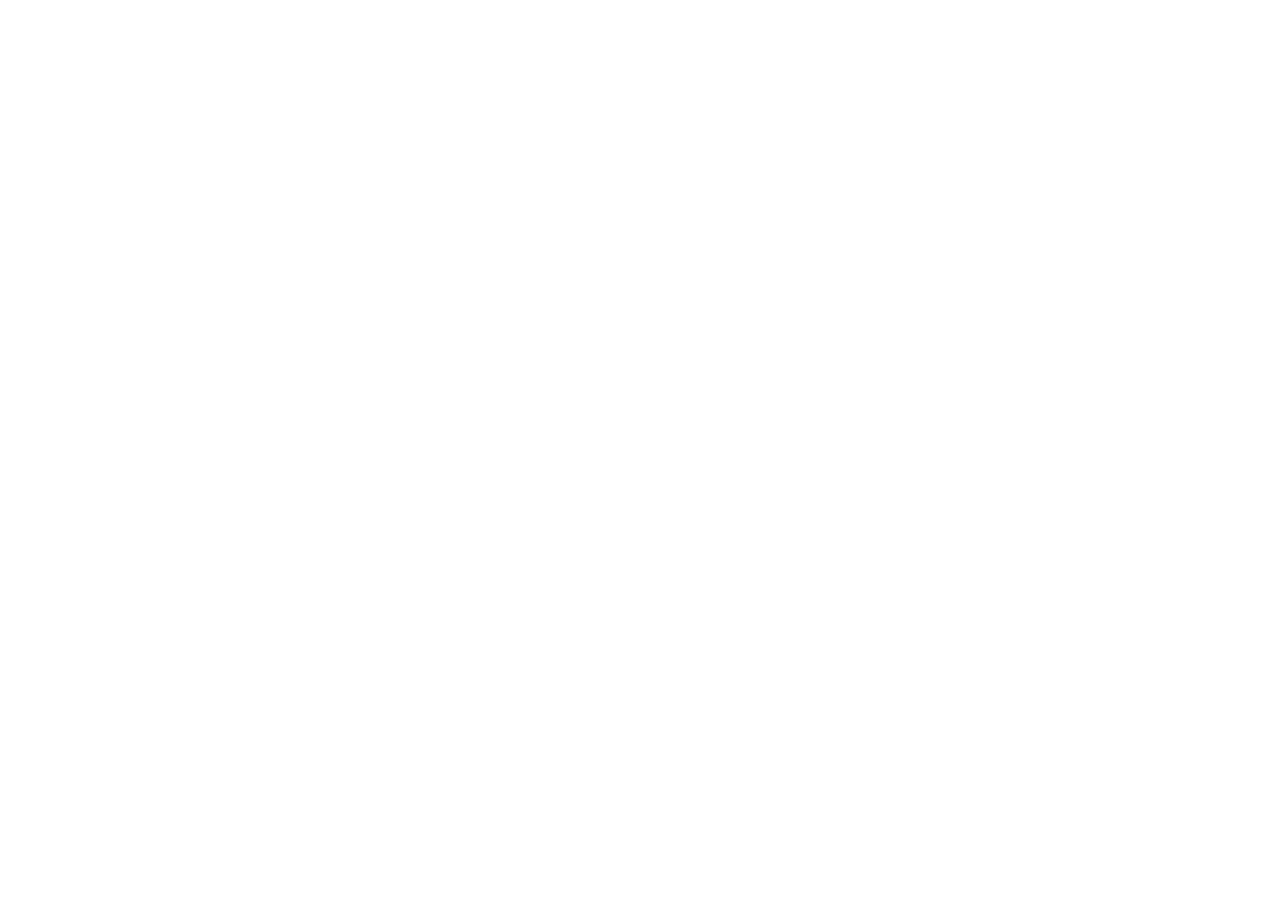
==== index.html @ 94120c94 "Initial commit" ====
<!DOCTYPE html>
<html lang="en">
<head>
    <meta charset="UTF-8">
    <meta name="viewport" content="width=device-width, initial-scale=1.0">
    <title>Volkeno</title>
    <link rel="shortcut icon" href="images/logo.svg" type="image/x-icon">
    <link rel="stylesheet" href="style.css">
</head>
<body>
    
</body>
</html>
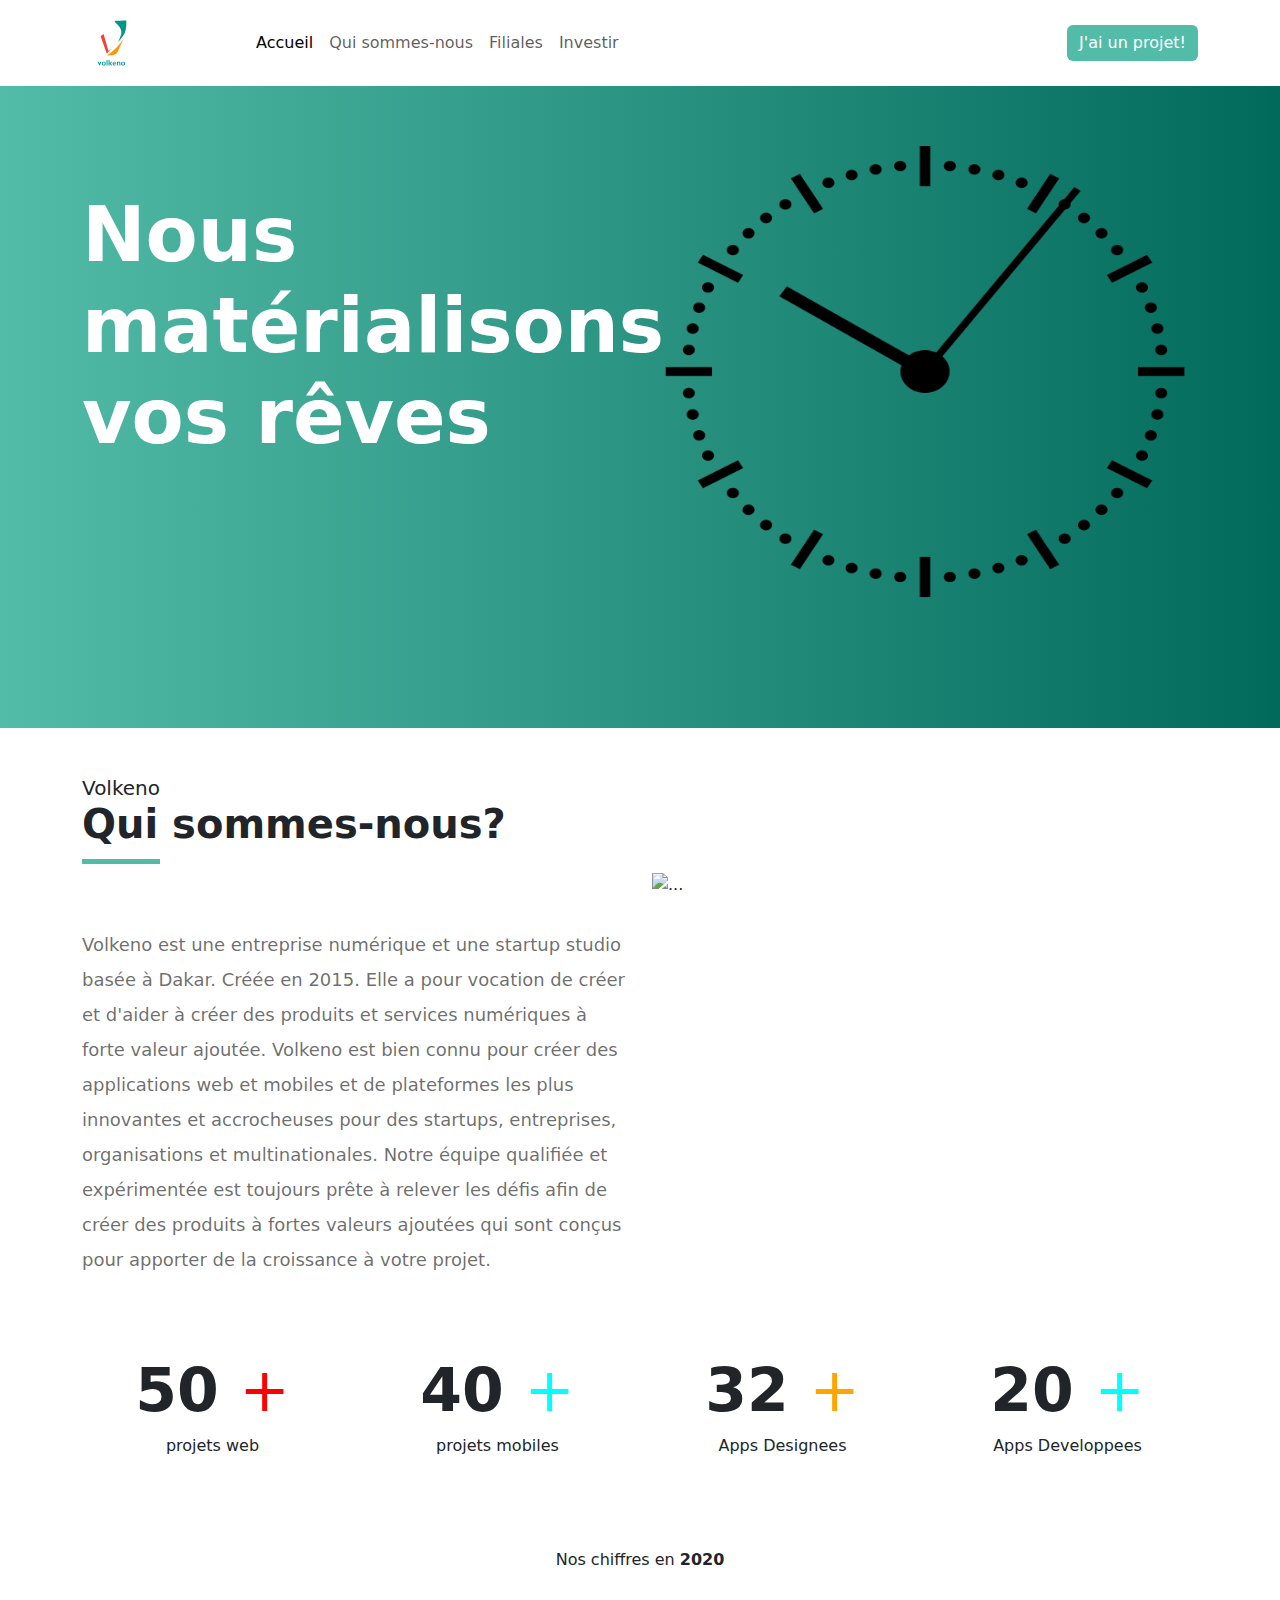
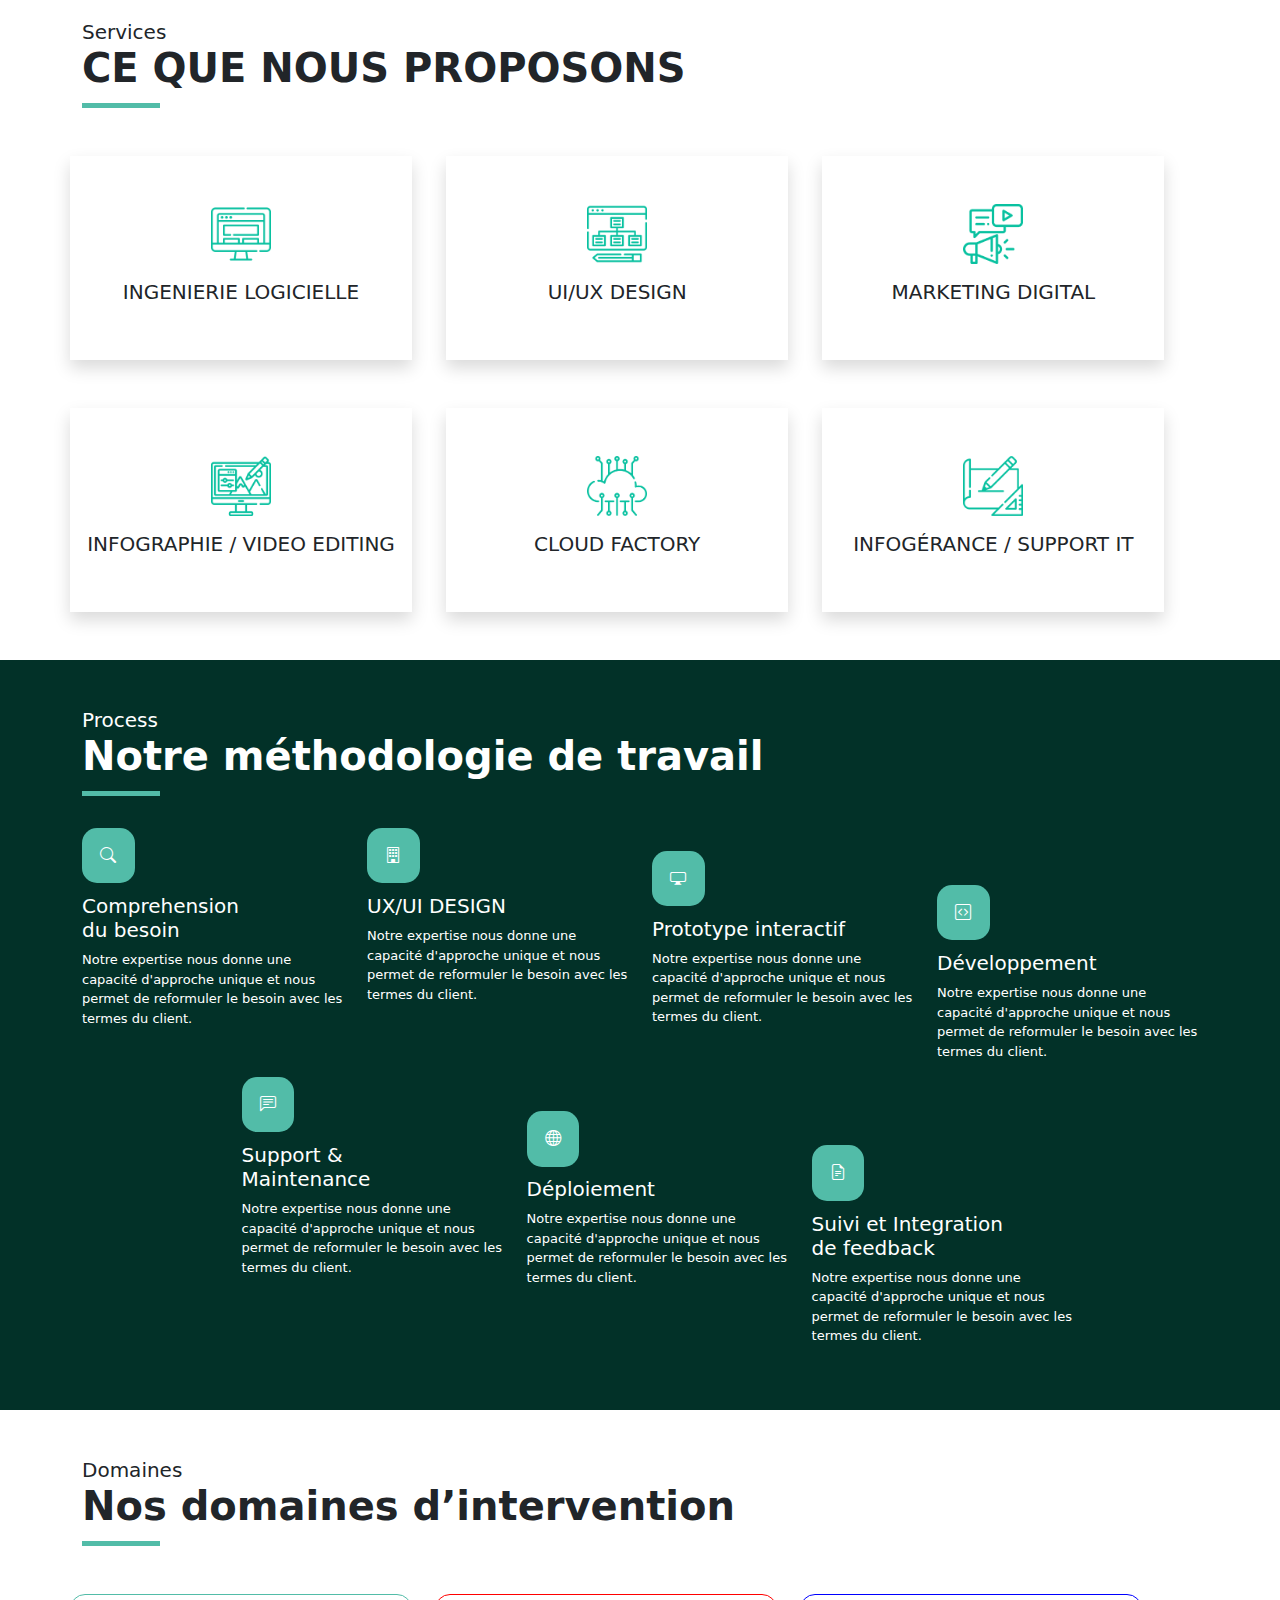
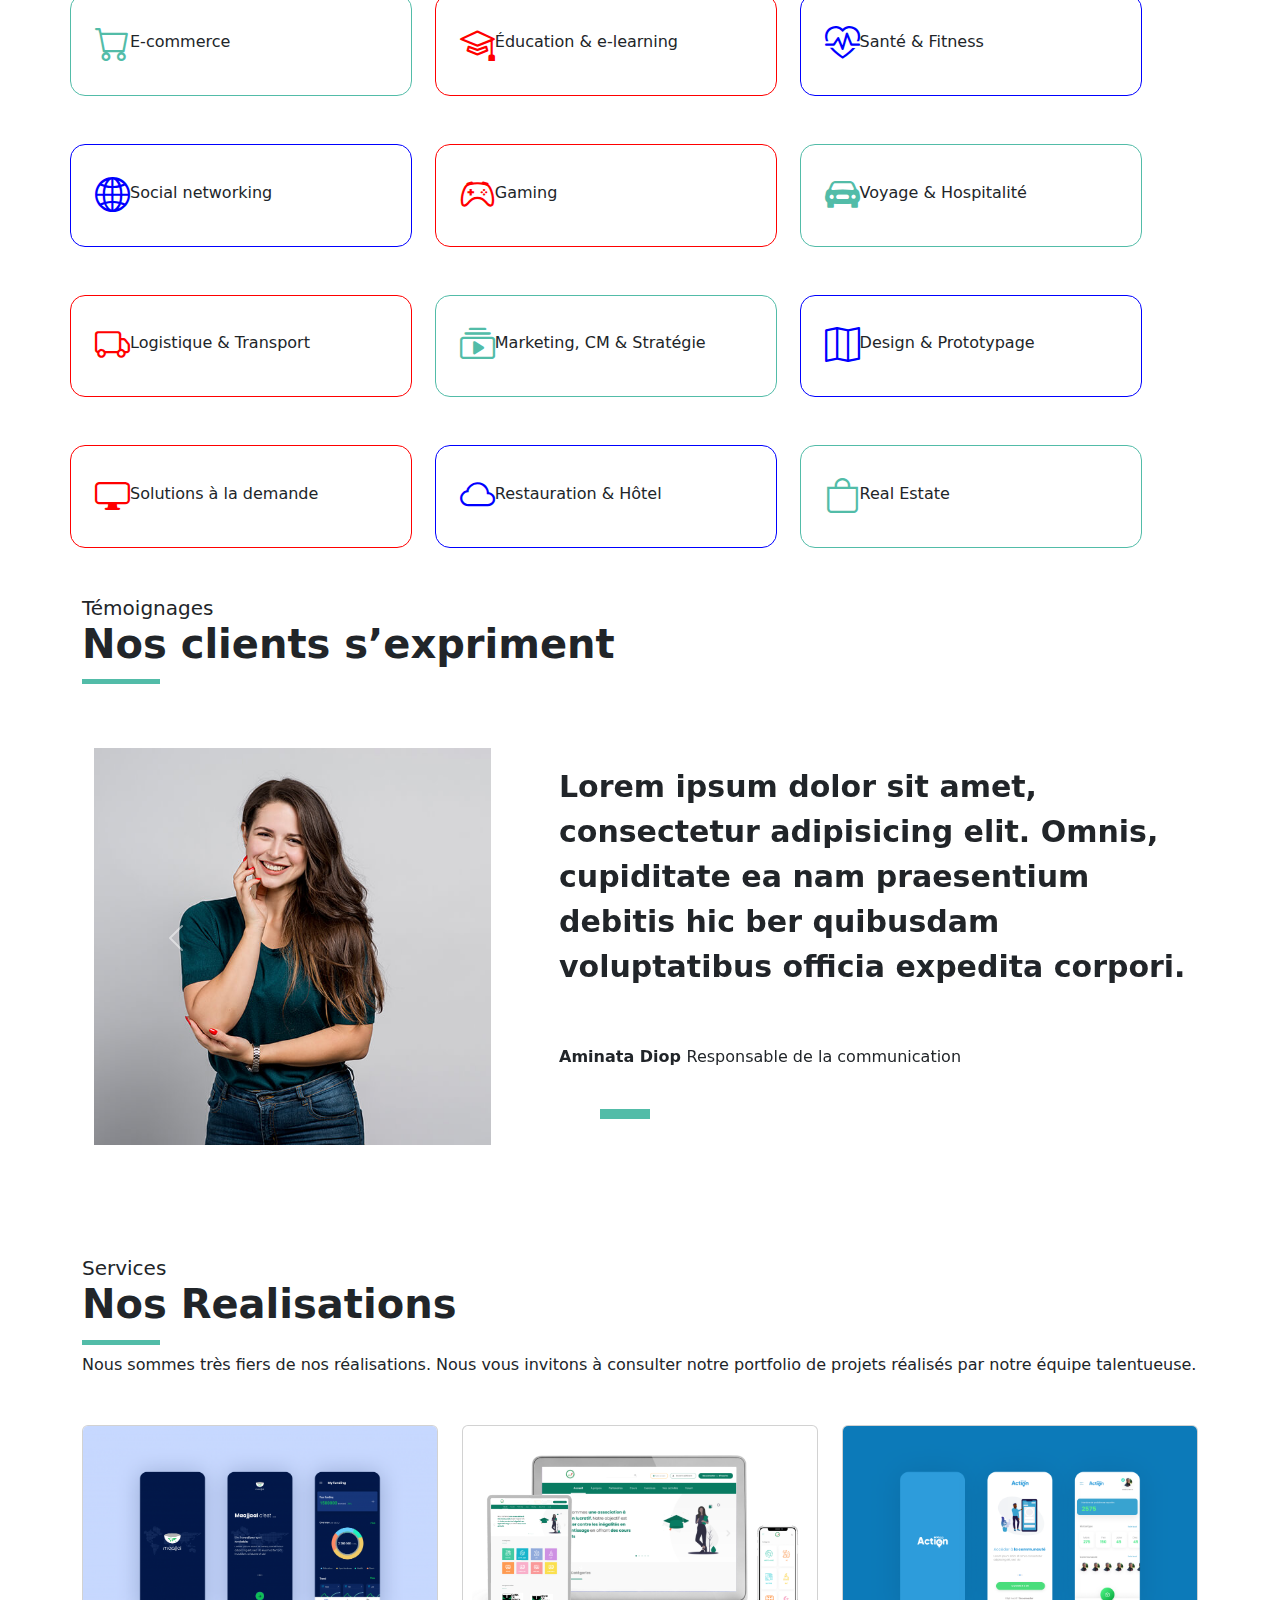
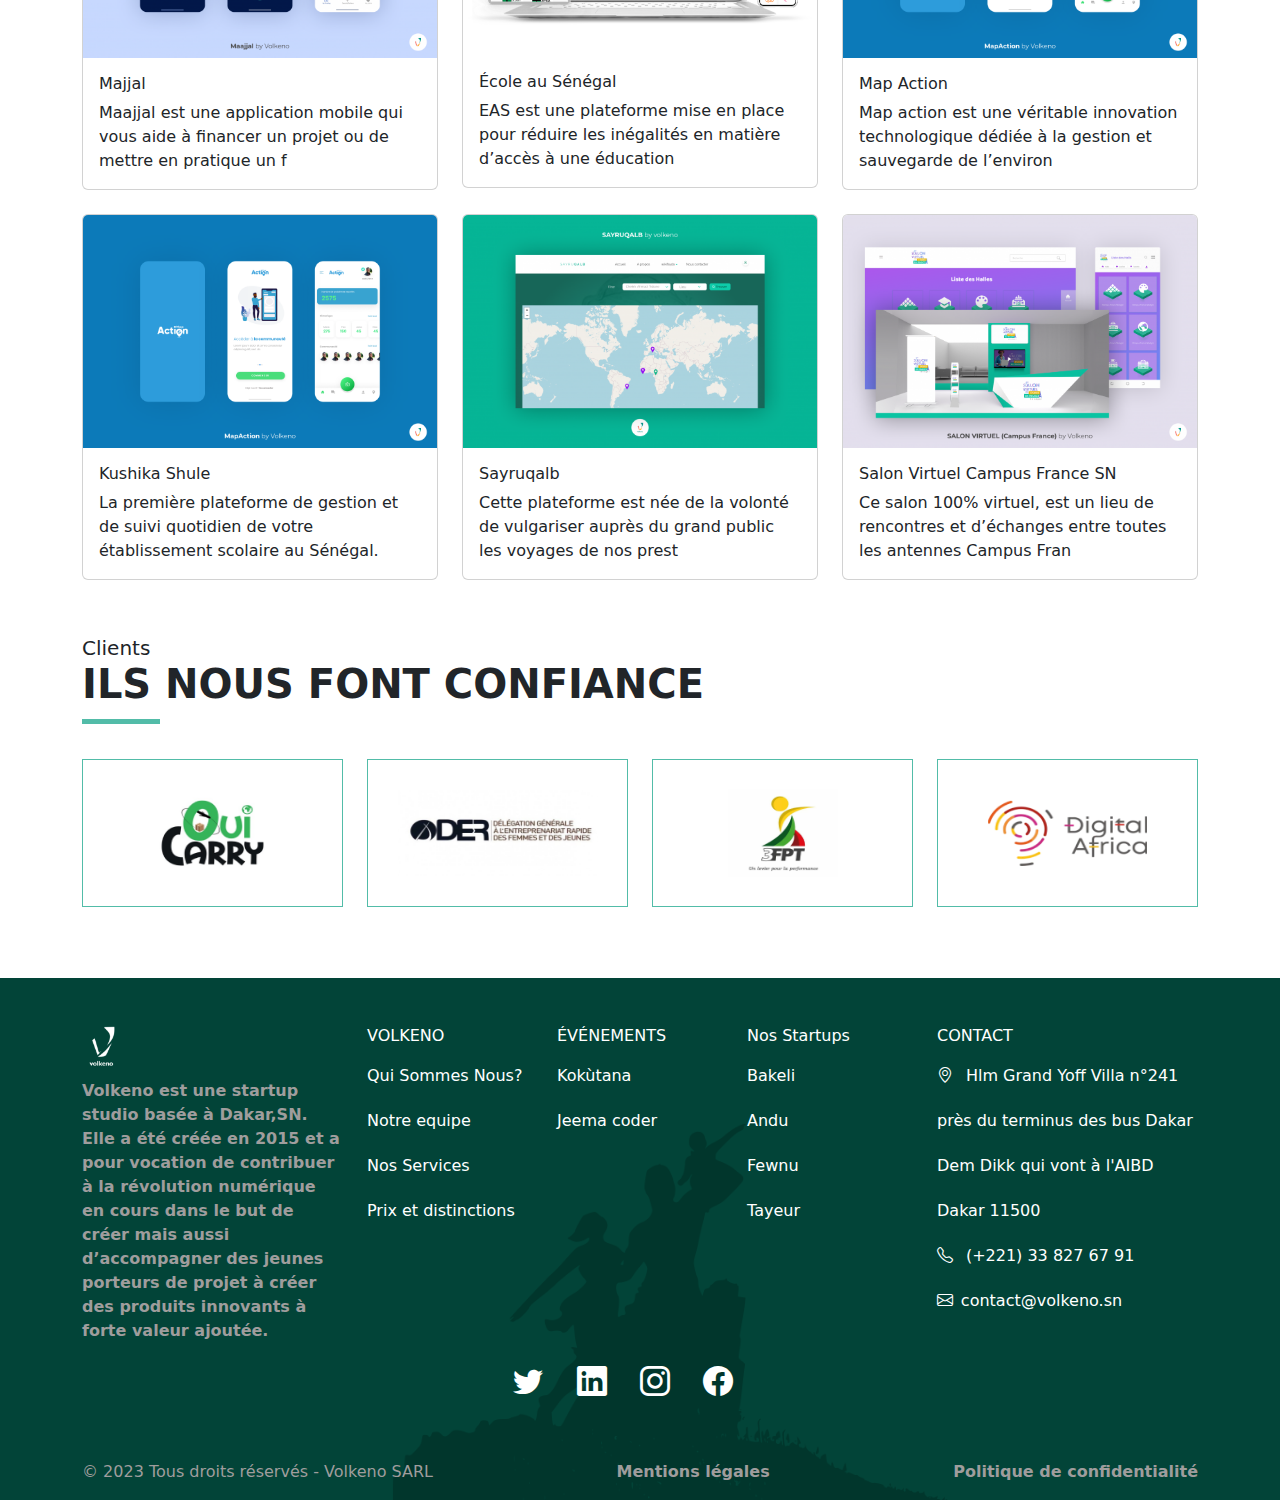
==== commit 4d5303b7: "Ajout de la page d'Accueil" ====
--- a/index.html
+++ b/index.html
@@ -6,8 +6,439 @@
     <title>Volkeno</title>
     <link rel="shortcut icon" href="images/logo.svg" type="image/x-icon">
     <link rel="stylesheet" href="style.css">
+    <link rel="stylesheet" href="https://cdn.jsdelivr.net/npm/bootstrap@5.3.2/dist/css/bootstrap.min.css">
+    <link rel="stylesheet" href="https://cdn.jsdelivr.net/npm/bootstrap-icons@1.11.1/font/bootstrap-icons.css">
 </head>
 <body>
-    
+    <header>
+        <nav class="navbar navbar-expand-lg">
+            <div class="container">
+                <a class="navbar-brand" href="index.html"><img src="images/logo.svg" alt="logo du site"></a>
+                <button class="navbar-toggler" type="button" data-bs-toggle="collapse" data-bs-target="#navbarSupportedContent"
+                    aria-controls="navbarSupportedContent" aria-expanded="false" aria-label="Toggle navigation">
+                    <span class="navbar-toggler-icon"></span>
+                </button>
+                <div class="collapse navbar-collapse" id="navbarSupportedContent">
+                    <ul class="navbar-nav me-auto mb-2 mb-lg-0">
+                        <li class="nav-item">
+                            <a class="nav-link active" aria-current="page" href="index.html">Accueil</a>
+                        </li>
+                        <li class="nav-item">
+                            <a class="nav-link" href="#">Qui sommes-nous</a>
+                        </li>
+                        <li class="nav-item">
+                            <a class="nav-link" href="#">Filiales</a>
+                        </li>
+                        <li class="nav-item">
+                            <a class="nav-link" href="#">Investir</a>
+                        </li>
+                    </ul>
+                    <button class="btn btn-success">J'ai un projet!</button>
+                </div>
+            </div>
+        </nav>
+    </header>
+    <section id="section1" class="container-fluid py-5">
+        <div class="container">
+            <div class="row">
+                <div class="col-md-6">
+                    <h1>Nous <br> matérialisons <br> vos rêves</h1>
+                </div>
+                <div class="col-md-6">
+                    <img src="images/horlogee.png" alt="...">
+                </div>
+            </div>
+        </div>
+    </section>
+    <section id="section2" class="container-fluid mt-5">
+        <div class="container">
+            <h3 class="titre">Volkeno <br> <span>Qui sommes-nous?</span></h3>
+            <div class="row">
+                <div class="col-md-6">
+                    <p>
+                        Volkeno est une entreprise numérique et une startup studio basée à Dakar. Créée en 2015. Elle a pour vocation de créer
+                        et d'aider à créer des produits et services numériques à forte valeur ajoutée.
+                        Volkeno est bien connu pour créer des applications web et mobiles et de plateformes les plus innovantes et accrocheuses
+                        pour des startups, entreprises, organisations et multinationales. Notre équipe qualifiée et expérimentée est toujours
+                        prête à relever les défis afin de créer des produits à fortes valeurs ajoutées qui sont conçus pour apporter de la
+                        croissance à votre projet.
+                    </p>
+                </div>
+                <div class="col-md-6">
+                    <img src="images/volkeno.gif" alt="..." class="img-fluid">
+                </div>
+            </div>
+        </div>
+    </section>
+    <section id="section3" class="container-fluid my-5">
+        <div class="container">
+            <div class="row">
+                <div class="col-md-3">
+                    <div class="chiffre1 chiffre text-center">
+                        <h4 class="fw-bold">50 <span class="red">+</span></h4>
+                        <p>projets web</p>
+                    </div>
+                </div>
+                <div class="col-md-3">
+                    <div class="chiffre2 chiffre text-center">
+                        <h4 class="fw-bold">40 <span class="aqua">+</span></h4>
+                        <p>projets mobiles</p>
+                    </div>
+                </div>
+                <div class="col-md-3">
+                    <div class="chiffre3 chiffre text-center">
+                        <h4 class="fw-bold">32 <span class="orange">+</span></h4>
+                        <p>Apps Designees</p>
+                    </div>
+                </div>
+                <div class="col-md-3">
+                    <div class="chiffre4 chiffre text-center">
+                        <h4 class="fw-bold">20 <span class="green">+</span></h4>
+                        <p>Apps Developpees</p>
+                    </div>
+                </div>
+            </div>
+            <p class="text-center mt-5">Nos chiffres en <span class="fw-bold">2020</span></p>
+        </div>
+    </section>
+    <section id="section4" class="container-fluid my-5">
+        <div class="container mt-5">
+            <h3 class="titre">Services <br> <span>CE QUE NOUS PROPOSONS</span></h3>
+            <div class="row mt-5">
+                <div class="col-md-4 shadow text-center py-5">
+                    <img src="images/ingenieur.png" alt="...">
+                    <h5>INGENIERIE LOGICIELLE</h5>
+                </div>
+                <div class="col-md-4 shadow text-center py-5">
+                    <img src="images/design.png" alt="...">
+                    <h5>UI/UX DESIGN</h5>
+                </div>
+                <div class="col-md-4 shadow text-center py-5">
+                    <img src="images/marketing.png" alt="...">
+                    <h5>MARKETING DIGITAL</h5>
+                </div>
+            </div>
+            <div class="row mt-5">
+                <div class="col-md-4 shadow text-center py-5">
+                    <img src="images/infographie.png" alt="...">
+                    <h5>INFOGRAPHIE / VIDEO EDITING</h5>
+                </div>
+                <div class="col-md-4 shadow text-center py-5">
+                    <img src="images/cloud.png" alt="...">
+                    <h5>CLOUD FACTORY</h5>
+                </div>
+                <div class="col-md-4 shadow text-center py-5">
+                    <img src="images/support.png" alt="...">
+                    <h5>INFOGÉRANCE / SUPPORT IT</h5>
+                </div>
+            </div>
+        </div>
+    </section>
+    <section id="section5" class="container-fluid py-5">
+        <div class="container">
+            <h3 class="titre mb-2">Process <br> <span>Notre méthodologie de travail</span></h3>
+            <div class="row mt-5">
+                <div class="col-md-3 methode1">
+                    <i class="bi bi-search"></i>
+                    <h5>Comprehension <br>du besoin</h5>
+                    <p>Notre expertise nous donne une capacité d'approche unique et nous permet de reformuler le besoin avec les termes du client.</p>
+                </div>
+                <div class="col-md-3 methode2 mt-md-0 mt-3">
+                    <i class="bi bi-building"></i>
+                    <h5>UX/UI DESIGN</h5>
+                    <p>Notre expertise nous donne une capacité d'approche unique et nous permet de reformuler le besoin avec les termes du client.</p>
+                </div>
+                <div class="col-md-3 methode3">
+                    <i class="bi bi-display"></i>
+                    <h5>Prototype interactif</h5>
+                    <p>Notre expertise nous donne une capacité d'approche unique et nous permet de reformuler le besoin avec les termes du client.</p>
+                </div>
+                <div class="col-md-3 methode4">
+                    <i class="bi bi-code-square"></i>
+                    <h5>Développement</h5>
+                    <p>Notre expertise nous donne une capacité d'approche unique et nous permet de reformuler le besoin avec les termes du client.</p>
+                </div>
+            </div>
+            <div class="row mt-3">
+                <div class="col-md-3 methode5">
+                    <i class="bi bi-chat-left-text"></i>
+                    <h5>Support & <br> Maintenance</h5>
+                    <p>Notre expertise nous donne une capacité d'approche unique et nous permet de reformuler le besoin avec les termes du client.</p>
+                </div>
+                <div class="col-md-3 methode6">
+                    <i class="bi bi-globe"></i>
+                    <h5>Déploiement</h5>
+                    <p>Notre expertise nous donne une capacité d'approche unique et nous permet de reformuler le besoin avec les termes du client.</p>
+                </div>
+                <div class="col-md-3 methode7">
+                    <i class="bi bi-file-earmark-text"></i>
+                    <h5>Suivi et Integration <br>de feedback</h5>
+                    <p>Notre expertise nous donne une capacité d'approche unique et nous permet de reformuler le besoin avec les termes du client.</p>
+                </div>
+            </div>
+        </div>
+    </section>
+    <section id="section6" class="container-fluid my-5">
+        <div class="container">
+            <h3 class="titre">Domaines <br> <span>Nos domaines d’intervention</span></h3>
+            <div class="row mt-5">
+                <div class="col-md-4 d-flex p-4 carte1">
+                    <i class="bi bi-cart"></i>
+                    <p>E-commerce</p>
+                </div>
+                <div class="col-md-4 d-flex p-4 carte2">
+                    <i class="bi bi-mortarboard"></i>
+                    <p>Éducation & e-learning</p>
+                </div>
+                <div class="col-md-4 d-flex p-4 carte3">
+                    <i class="bi bi-heart-pulse"></i>
+                    <p>Santé & Fitness</p>
+                </div>
+            </div>
+            <div class="row mt-5">
+                <div class="col-md-4 d-flex p-4 carte3">
+                    <i class="bi bi-globe2"></i>
+                    <p>Social networking</p>
+                </div>
+                <div class="col-md-4 d-flex p-4 carte2">
+                    <i class="bi bi-controller"></i>
+                    <p>Gaming</p>
+                </div>
+                <div class="col-md-4 d-flex p-4 carte1">
+                    <i class="bi bi-car-front-fill"></i>
+                    <p>Voyage & Hospitalité</p>
+                </div>
+            </div>
+            <div class="row mt-5">
+                <div class="col-md-4 d-flex p-4 carte2">
+                    <i class="bi bi-truck"></i>
+                    <p>Logistique & Transport</p>
+                </div>
+                <div class="col-md-4 d-flex p-4 carte1">
+                    <i class="bi bi-collection-play"></i>
+                    <p>Marketing, CM & Stratégie</p>
+                </div>
+                <div class="col-md-4 d-flex p-4 carte3">
+                    <i class="bi bi-map"></i>
+                    <p>Design & Prototypage</p>
+                </div>
+            </div>
+            <div class="row mt-5">
+                <div class="col-md-4 d-flex p-4 carte2">
+                    <i class="bi bi-display"></i>
+                    <p>Solutions à la demande</p>
+                </div>
+                <div class="col-md-4 d-flex p-4 carte3">
+                    <i class="bi bi-cloud"></i>
+                    <p>Restauration & Hôtel</p>
+                </div>
+                <div class="col-md-4 d-flex p-4 carte1">
+                    <i class="bi bi-bag"></i>
+                    <p>Real Estate</p>
+                </div>
+            </div>
+        </div>
+    </section>
+    <section id="testimonial" class="container-fluid my-5">
+        <div class="container">
+            <h3 class="titre">Témoignages <br> <span>Nos clients s’expriment</span></h3>
+            <div class="container mt-5">
+                <div id="carouselExampleAutoplaying" class="carousel slide pt-3" data-bs-ride="carousel">
+                    <div class="carousel-indicators">
+                        <button type="button" data-bs-target="#carouselExampleIndicators" data-bs-slide-to="0" class="active"
+                            aria-current="true" aria-label="Slide 1"></button>
+                        <button type="button" data-bs-target="#carouselExampleIndicators" data-bs-slide-to="1"
+                            aria-label="Slide 2"></button>
+                    </div>
+                    <div class="carousel-inner">
+                        <div class="carousel-item active" data-bs-interval="2000">
+                            <div class="row test1">
+                                <div class="col-md-5">
+                                    <img src="images/team-2.jpg" style="width:90%;">
+                                </div>
+                                <div class="col-md-7 ">
+                                    <p class="py-3 fw-bold texte">Lorem ipsum dolor sit amet, consectetur adipisicing elit. Omnis,
+                                        cupiditate ea nam praesentium debitis hic ber quibusdam voluptatibus officia expedita
+                                        corpori.</p>
+                                    <p class="py-4"><strong>Aminata Diop </strong>Responsable de la communication</p>
+                                </div>
+                            </div>
+                        </div>
+                        <div class="carousel-item" data-bs-interval="2000">
+                            <div class="row test2">
+                                <div class="col-md-5">
+                                    <img src="images/team-3.jpg" style="width:90%;">
+                                </div>
+                                <div class="col-md-7">
+                                    <p class="py-3 fw-bold texte">Lorem ipsum dolor sit amet, consectetur adipisicing elit. Omnis,
+                                        cupiditate ea nam praesentium debitis hic ber quibusdam voluptatibus officia expedita
+                                        corpori.</p>
+                                    <p class="py-4"><strong>Pablo Gavi </strong>CEO de Majjal</p>
+                                </div>
+                            </div>
+                        </div>
+                    </div>
+                    <button class="carousel-control-prev" type="button" data-bs-target="#carouselExampleAutoplaying"
+                        data-bs-slide="prev">
+                        <span class="carousel-control-prev-icon" aria-hidden="true"></span>
+                        <span class="visually-hidden">Previous</span>
+                    </button>
+                    <button class="carousel-control-next" type="button" data-bs-target="#carouselExampleAutoplaying"
+                        data-bs-slide="next">
+                        <span class="carousel-control-next-icon" aria-hidden="true"></span>
+                        <span class="visually-hidden">Next</span>
+                    </button>
+                </div>
+            </div>
+        </div>
+    </section>
+    <section id="service" class="container-fluid my-5">
+        <div class="container">
+            <h3 class="titre">Services <br> <span>Nos Realisations</span></h3>
+            <p>
+                Nous sommes très fiers de nos réalisations. Nous vous invitons à consulter notre portfolio de projets réalisés par notre
+                équipe talentueuse.
+            </p>
+            <div class="row mt-5">
+                <div class="col-md-4">
+                    <div class="card mb-2" >
+                        <img src="images/image1.png" class="card-img-top" alt="...">
+                        <div class="card-body">
+                            <h6>Majjal</h6>
+                            <p class="card-text">Maajjal est une application mobile qui vous aide à financer un projet ou de mettre en pratique un f</p>
+                        </div>
+                    </div>
+                </div>
+                <div class="col-md-4">
+                    <div class="card mb-2" >
+                        <img src="images/image2.png" class="card-img-top" alt="...">
+                        <div class="card-body">
+                            <h6>École au Sénégal</h6>
+                            <p class="card-text">EAS est une plateforme mise en place pour réduire les inégalités en matière d’accès à une éducation</p>
+                        </div>
+                    </div>
+                </div>
+                <div class="col-md-4">
+                    <div class="card " >
+                        <img src="images/image3.png" class="card-img-top" alt="...">
+                        <div class="card-body">
+                            <h6>Map Action</h6>
+                            <p class="card-text">Map action est une véritable innovation technologique dédiée à la gestion et sauvegarde de l’environ</p>
+                        </div>
+                    </div>
+                </div>
+            </div>
+            <div class="row mt-3">
+                <div class="col-md-4">
+                    <div class="card mb-2" >
+                        <img src="images/image3.png" class="card-img-top" alt="...">
+                        <div class="card-body">
+                            <h6>Kushika Shule</h6>
+                            <p class="card-text">La première plateforme de gestion et de suivi quotidien de votre établissement scolaire au Sénégal.</p>
+                        </div>
+                    </div>
+                </div>
+                <div class="col-md-4">
+                    <div class="card mb-2" >
+                        <img src="images/image5.png" class="card-img-top" alt="...">
+                        <div class="card-body">
+                            <h6>Sayruqalb</h6>
+                            <p class="card-text">Cette plateforme est née de la volonté de vulgariser auprès du grand public les voyages de nos prest</p>
+                        </div>
+                    </div>
+                </div>
+                <div class="col-md-4">
+                    <div class="card" >
+                        <img src="images/image6.png" class="card-img-top" alt="...">
+                        <div class="card-body">
+                            <h6>Salon Virtuel Campus France SN</h6>
+                            <p class="card-text">Ce salon 100% virtuel, est un lieu de rencontres et d’échanges entre toutes les antennes Campus Fran</p>
+                        </div>
+                    </div>
+                </div>
+            </div>
+        </div>
+    </section>
+    <section id="client" class="container-fluid my-5">
+        <div class="container">
+            <h3 class="titre">Clients <br> <span>ILS NOUS FONT CONFIANCE</span></h3>
+            <div class="row">
+                <div class="col-md-3">
+                    <img src="images/client.png" alt="...">
+                </div>
+                <div class="col-md-3">
+                    <img src="images/client1.png" alt="...">
+                </div>
+                <div class="col-md-3">
+                    <img src="images/client2.png" alt="...">
+                </div>
+                <div class="col-md-3">
+                    <img src="images/client6.png" alt="...">
+                </div>
+            </div>
+        </div>
+    </section>
+    <footer>
+        <div class="container-fluid sombre pt-5 pb-0">
+            <div class="container">
+                <div class="row">
+                    <div class="col-md-3">
+                        <img src="images/logo-footer.png" alt="logo du site">
+                        <p>
+                            Volkeno est une startup studio basée à Dakar,SN. Elle a été créée en 2015 et a pour vocation de contribuer à la
+                            révolution numérique en cours dans le but de créer mais aussi d’accompagner des jeunes porteurs de projet à créer des
+                            produits innovants à forte valeur ajoutée.
+                        </p>
+                    </div>
+                    <div class="col-md-2 col-6">
+                        <h6>VOLKENO</h6>
+                        <ul>
+                            <li>Qui Sommes Nous?</li>
+                            <li>Notre equipe</li>
+                            <li>Nos Services</li>
+                            <li>Prix et distinctions</li>
+                        </ul>
+                    </div>
+                    <div class="col-md-2 col-6">
+                        <h6>ÉVÉNEMENTS</h6>
+                        <ul>
+                            <li>Kokùtana</li>
+                            <li>Jeema coder</li>
+                        </ul>
+                    </div>
+                    <div class="col-md-2 col-5">
+                        <h6>Nos Startups</h6>
+                        <ul>
+                            <li>Bakeli</li>
+                            <li>Andu</li>
+                            <li>Fewnu</li>
+                            <li>Tayeur</li>
+                        </ul>
+                    </div>
+                    <div class="col-md-3 col-7">
+                        <h6>CONTACT</h6>
+                        <ul>
+                            <li><i class="bi bi-geo-alt"></i> Hlm Grand Yoff Villa n°241 près du terminus des bus Dakar Dem Dikk qui vont à l'AIBD
+                            Dakar 11500</li>
+                            <li><i class="bi bi-telephone"></i> (+221) 33 827 67 91</li>
+                            <li><i class="bi bi-envelope"></i>contact@volkeno.sn</li>
+                        </ul>
+                    </div>
+                </div>
+                <div class="icone d-flex justify-content-center">
+                    <i class="bi bi-twitter"></i>
+                    <i class="bi bi-linkedin"></i>
+                    <i class="bi bi-instagram"></i>
+                    <i class="bi bi-facebook"></i>
+                </div>
+                <div class="copyrights d-flex justify-content-between">
+                    <p class="fw-light">&copy; 2023 Tous droits réservés - Volkeno SARL</p>
+                    <p class="fw-bold">Mentions légales</p>
+                    <p class="fw-bold">Politique de confidentialité</p>
+                </div>
+            </div>
+        </div>
+    </footer>
+    <script src="https://cdn.jsdelivr.net/npm/bootstrap@5.3.2/dist/js/bootstrap.bundle.min.js"></script>
 </body>
 </html>--- a/style.css
+++ b/style.css
@@ -0,0 +1,346 @@
+body{
+    font-family: sans-serif;
+}
+
+header img{
+    width: 40%;
+    height: 40%;
+}
+
+header ul{
+    justify-content: space-between;
+}
+
+.titre{
+    font-size: 20px;
+    font-weight: lighter;
+}
+
+.titre span{
+    font-size: 40px;
+    font-weight: bold;
+}
+
+.titre::after{
+    content: '';
+    height: 5px;
+    background-color: #52BCA8;
+    width: 7%;
+    display: block;
+    margin-top: 1%;
+}
+
+header #navbarSupportedContent button{
+    background-color: #52BCA8;
+    border: none;
+}
+
+#carouselExampleAutoplaying .carousel-indicators .active {
+    background-color: #52BCA8;
+    width: 50px;
+}
+
+#carouselExampleAutoplaying .carousel-indicators button {
+    height: 10px;
+    width: 25px;
+}
+
+/*--------------------------------- Section 1 ---------------------------------*/
+
+#section1{
+    background: linear-gradient(to right, #52BCA8, #026A5B);
+    color: white;
+}
+
+#section1 h1{
+    font-size: 76px;
+    font-weight: bold;
+    margin-top: 10%;
+    width: 100%
+}
+
+#section1 img{
+    width: 100%;
+    height: 87%;
+}
+
+/*--------------------------------- Section 2 ---------------------------------*/
+
+#section2 p{
+    font-size: 18px;
+    margin-top: 10%;
+    line-height: 35px;
+    color: #00000096;
+}
+
+
+/*--------------------------------- Section 3 ---------------------------------*/
+
+#section3 .chiffre1 h4{
+    font-size: 60px;
+
+}
+
+#section3 .chiffre{
+    padding: 5%;
+    margin-bottom: 5%;
+}
+
+#section3 .chiffre1 h4 .red{
+    font-weight: normal;
+    color: red;
+}
+
+#section3 .chiffre1:hover{
+    box-shadow: 0px 0px 10px red;
+    margin-bottom: 5%;
+}
+
+
+
+#section3 .chiffre2 h4{
+    font-size: 60px;
+
+}
+
+#section3 .chiffre2 h4 .aqua{
+    font-weight: normal;
+    color: aqua;
+}
+
+#section3 .chiffre2:hover{
+    box-shadow: 0px 0px 10px aqua;
+    margin-bottom: 5%;
+}
+
+
+
+#section3 .chiffre3 h4{
+    font-size: 60px;
+
+}
+
+#section3 .chiffre3 h4 .orange{
+    font-weight: normal;
+    color: orange;
+}
+
+#section3 .chiffre3:hover{
+    box-shadow: 0px 0px 10px orange;
+    margin-bottom: 5%;
+}
+
+
+
+#section3 .chiffre4 h4{
+    font-size: 60px;
+
+}
+
+#section3 .chiffre4 h4 .green{
+    font-weight: normal;
+    color: aqua;
+}
+
+#section3 .chiffre4:hover{
+    box-shadow: 0px 0px 10px #52BCA8;
+    margin-bottom: 5%;
+}
+
+
+/*--------------------------------- Section 4 ---------------------------------*/
+
+#section4 img{
+    width: 60px;
+    height: 60px;
+    margin-bottom: 5%;
+}
+
+#section4 .shadow{
+    width: 30%;
+    margin-right: 3%;
+}
+
+
+/*--------------------------------- Section 5 ---------------------------------*/
+
+#section5{
+    background-color: #023128;
+    color: white;
+}
+
+#section5 i{
+    color: white;
+    background-color: #52BCA8;
+    padding: 7%;
+    border-radius: 15px;
+    margin-bottom: 5%;
+}
+
+#section5 h5{
+    margin-top: 10%;
+}
+
+#section5 p{
+    font-size: 13px;
+}
+
+#section5 .methode3{
+    margin-top: 2%;
+}
+#section5 .methode4{
+    margin-top: 5%;
+}
+#section5 .methode5{
+    margin-left: 14%;
+}
+#section5 .methode6{
+    margin-top: 3%;
+}
+#section5 .methode7{
+    margin-top: 6%;
+}
+
+/*--------------------------------- Section 6 ---------------------------------*/
+
+#section6 p{
+    margin-top: 4%;
+}
+
+#section6 .carte1{
+    border: 1px solid #52BCA8;
+    border-radius: 15px;
+    width: 30%;
+    margin-right: 2%;
+}
+
+#section6 .carte1 i{
+    font-size: 35px;
+    color: #52BCA8;
+}
+
+#section6 .carte2{
+    border: 1px solid red;
+    border-radius: 15px;
+    width: 30%;
+    margin-right: 2%;
+}
+
+#section6 .carte2 i{
+    font-size: 35px;
+    color: red;
+}
+
+#section6 .carte3{
+    border: 1px solid blue;
+    border-radius: 15px;
+    width: 30%;
+    margin-right: 2%;
+}
+
+#section6 .carte3 i{
+    font-size: 35px;
+    color: blue;
+}
+
+
+/*--------------------------------- Section Testimonials ---------------------------------*/
+
+#testimonial .texte{
+    font-size: 30px;
+}
+
+/*--------------------------------- Section Services ---------------------------------*/
+
+#service h3{
+    margin-top: 10%;
+
+}
+
+/*--------------------------------- Section Client ---------------------------------*/
+
+#client img{
+    border: 1px solid #52BCA8;
+    width: 100%;
+    height: 75%;
+    margin-top: 10%;
+}
+
+/*--------------------------------- Footer ---------------------------------*/
+
+footer{
+    background-image: url(images/bg-footer.png);
+    background-repeat: no-repeat;
+    background-size: cover;
+    background-color: #063931;
+    color: white;
+}
+
+footer .sombre{
+    background-color: #02483bbf;
+}
+
+footer img{
+    width: 40px;
+    height: 40px;
+}
+
+footer p{
+    margin-top: 5%;
+    font-weight: bold;
+    color: #9f9d9d;
+}
+
+footer ul{
+    list-style: none;
+    padding: 0;
+    line-height: 45px;
+}
+
+footer ul li{
+    font-weight: lighter;
+}
+
+footer i{
+    margin-right: 3%;
+}
+
+footer .icone i{
+    font-size: 30px;
+}
+
+/*---------------------------- PARTIE RESPONSIVE ----------------------------*/
+
+@media screen and (max-width: 768px) {
+    #section1 h1 {
+        font-size: 20px;
+        font-weight: bold;
+        text-align: center;
+    }
+    #section1 br{
+        display: none;
+    }
+
+    #section4 .shadow{
+        width: 100%;
+        margin-bottom: 5%;
+    }
+
+    #section5 .methode5{
+        margin-left: 0;
+    }
+
+    #section6 .carte1{
+        width: 100%;
+        margin-bottom: 2%;
+    }
+    #section6 .carte2{
+        width: 100%;
+        margin-bottom: 2%;
+    }
+    #section6 .carte3{
+        width: 100%;
+        margin-bottom: 2%;
+    }
+
+}